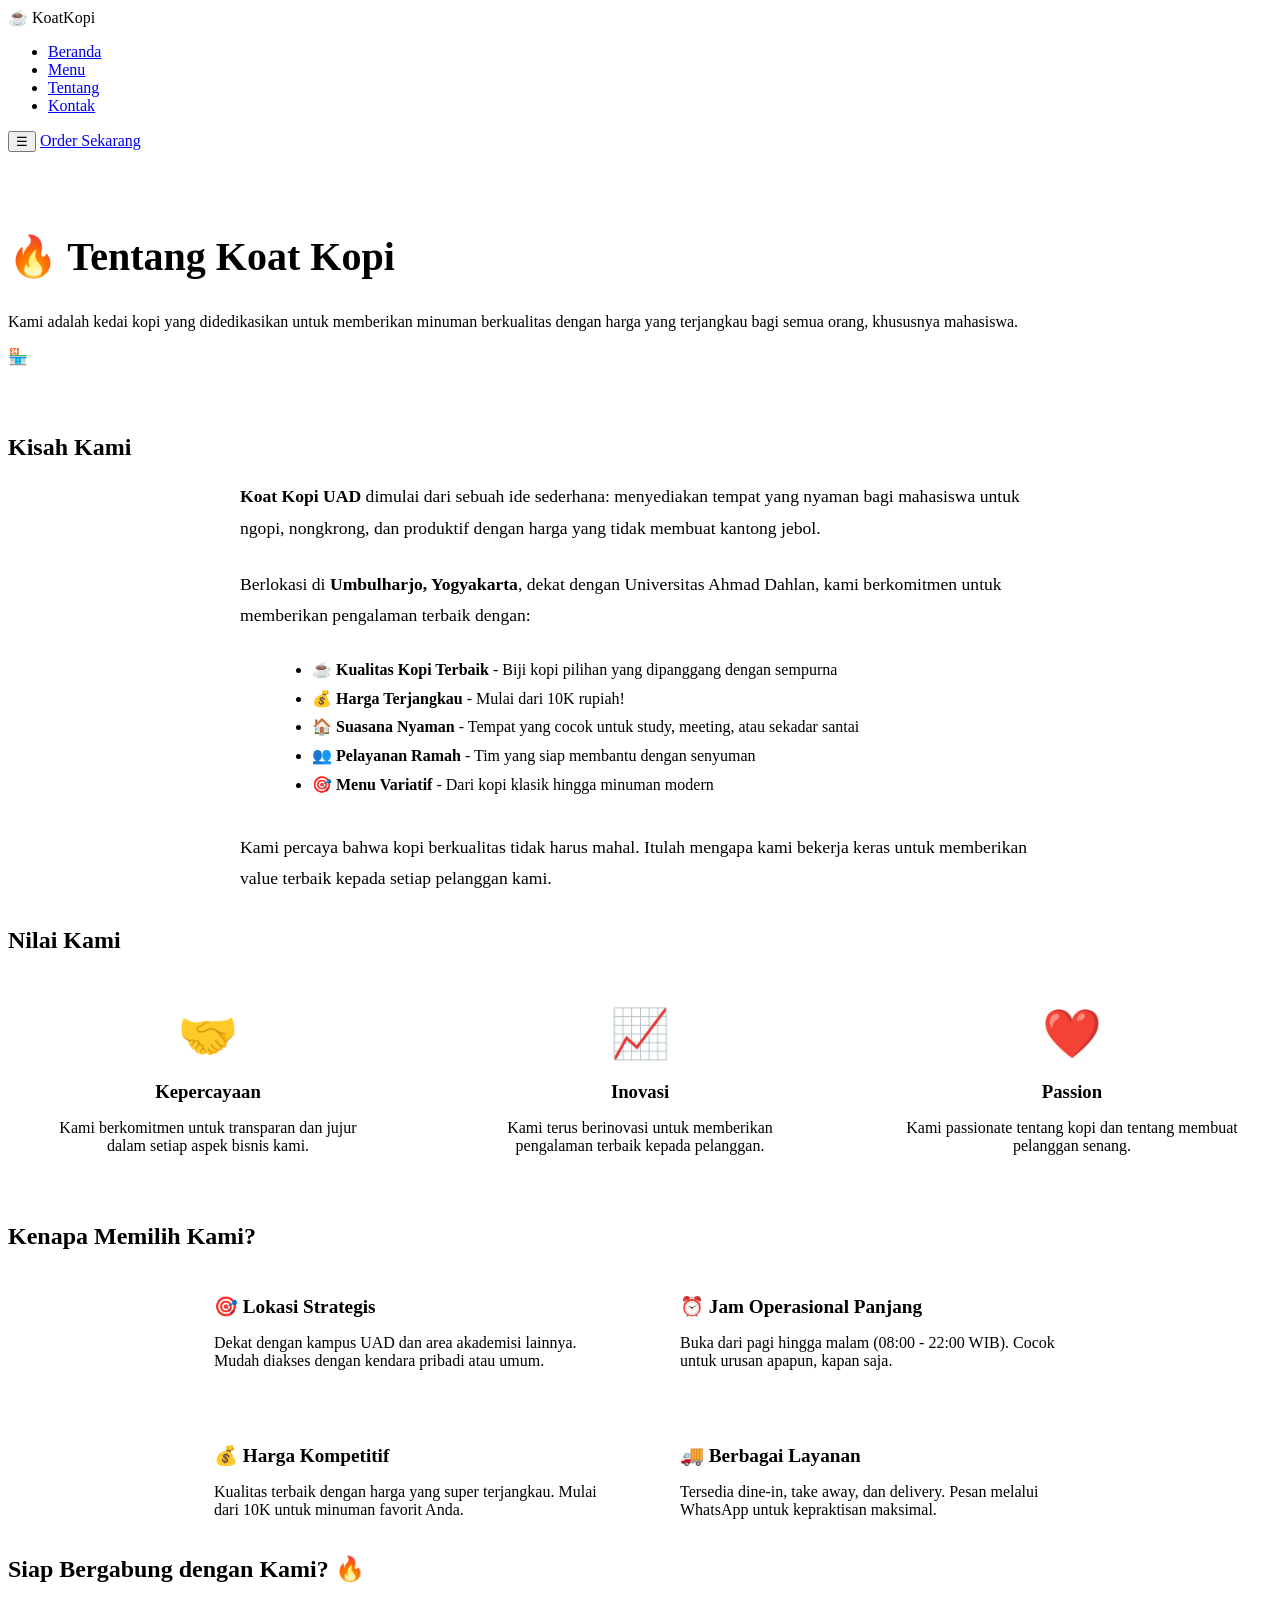
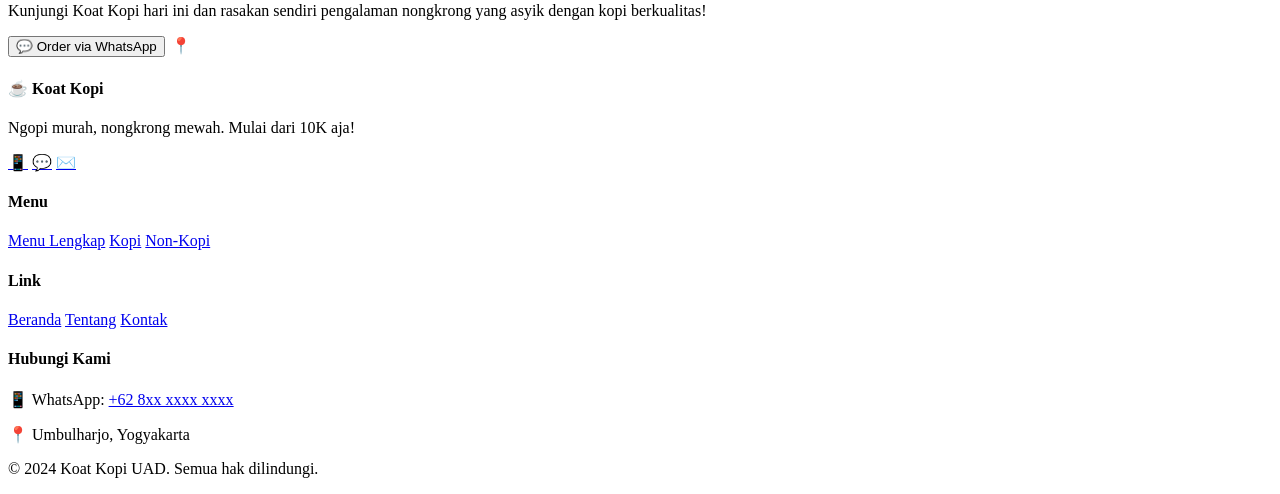
==== about.html @ 0da9dc42 "about" ====
<!DOCTYPE html>
<html lang="id">

<head>
  <meta charset="UTF-8">
  <meta name="viewport" content="width=device-width, initial-scale=1.0">
  <meta name="description" content="Tentang Koat Kopi UAD - Kedai kopi murah yang asyik untuk mahasiswa">
  <title>Tentang Kami | Koat Kopi UAD</title>
  <link rel="icon" type="image/x-icon" href="assets/images/logo.png">
  <link rel="preconnect" href="https://fonts.googleapis.com">
  <link rel="preconnect" href="https://fonts.gstatic.com" crossorigin>
  <link href="https://fonts.googleapis.com/css2?family=Poppins:wght@400;500;600;700&family=Montserrat:wght@700&display=swap" rel="stylesheet">
  <link rel="stylesheet" href="assets/css/style.css">
  <link rel="stylesheet" href="assets/css/responsive.css">
</head>

<body>
  <!-- Navigation -->
  <nav>
    <div class="container">
      <div class="navbar-brand">
        ☕ Koat<span>Kopi</span>
      </div>
      <ul class="navbar-menu">
        <li><a href="index.html">Beranda</a></li>
        <li><a href="menu.html">Menu</a></li>
        <li><a href="#about-section">Tentang</a></li>
        <li><a href="contact.html">Kontak</a></li>
      </ul>
      <div class="navbar-cta">
        <button class="mobile-toggle">☰</button>
        <a href="contact.html" class="btn btn-primary btn-small">Order Sekarang</a>
      </div>
    </div>
  </nav>

  <!-- Hero Section -->
  <section class="hero" style="padding: 3rem 0;">
    <div class="container">
      <div class="hero-content">
        <h1 style="font-size: 2.5rem;">🔥 Tentang Koat Kopi</h1>
        <p>Kami adalah kedai kopi yang didedikasikan untuk memberikan minuman berkualitas dengan harga yang terjangkau bagi semua orang, khususnya mahasiswa.</p>
      </div>
      <div class="hero-image">🏪</div>
    </div>
  </section>

  <!-- About Section -->
  <section class="section" id="about-section" style="background-color: white;">
    <div class="container">
      <div class="section-title">
        <h2>Kisah Kami</h2>
      </div>

      <div style="max-width: 800px; margin: 0 auto; line-height: 1.8;">
        <p style="font-size: 1.1rem; margin-bottom: 1.5rem;">
          <strong>Koat Kopi UAD</strong> dimulai dari sebuah ide sederhana: menyediakan tempat yang nyaman bagi mahasiswa untuk ngopi, nongkrong, dan produktif dengan harga yang tidak membuat kantong jebol.
        </p>

        <p style="font-size: 1.1rem; margin-bottom: 1.5rem;">
          Berlokasi di <strong>Umbulharjo, Yogyakarta</strong>, dekat dengan Universitas Ahmad Dahlan, kami berkomitmen untuk memberikan pengalaman terbaik dengan:
        </p>

        <ul style="font-size: 1rem; margin-left: 2rem; margin-bottom: 2rem;">
          <li>☕ <strong>Kualitas Kopi Terbaik</strong> - Biji kopi pilihan yang dipanggang dengan sempurna</li>
          <li>💰 <strong>Harga Terjangkau</strong> - Mulai dari 10K rupiah!</li>
          <li>🏠 <strong>Suasana Nyaman</strong> - Tempat yang cocok untuk study, meeting, atau sekadar santai</li>
          <li>👥 <strong>Pelayanan Ramah</strong> - Tim yang siap membantu dengan senyuman</li>
          <li>🎯 <strong>Menu Variatif</strong> - Dari kopi klasik hingga minuman modern</li>
        </ul>

        <p style="font-size: 1.1rem; margin-bottom: 2rem;">
          Kami percaya bahwa kopi berkualitas tidak harus mahal. Itulah mengapa kami bekerja keras untuk memberikan value terbaik kepada setiap pelanggan kami.
        </p>
      </div>
    </div>
  </section>

  <!-- Values Section -->
  <section class="section" style="background-color: var(--color-light);">
    <div class="container">
      <div class="section-title">
        <h2>Nilai Kami</h2>
      </div>

      <div style="display: grid; grid-template-columns: repeat(auto-fit, minmax(250px, 1fr)); gap: 2rem;">
        <div style="background: white; padding: 2rem; border-radius: 12px; text-align: center; box-shadow: var(--shadow-md);">
          <div style="font-size: 3rem; margin-bottom: 1rem;">🤝</div>
          <h3 style="color: var(--color-coffee); margin-bottom: 1rem;">Kepercayaan</h3>
          <p>Kami berkomitmen untuk transparan dan jujur dalam setiap aspek bisnis kami.</p>
        </div>

        <div style="background: white; padding: 2rem; border-radius: 12px; text-align: center; box-shadow: var(--shadow-md);">
          <div style="font-size: 3rem; margin-bottom: 1rem;">📈</div>
          <h3 style="color: var(--color-coffee); margin-bottom: 1rem;">Inovasi</h3>
          <p>Kami terus berinovasi untuk memberikan pengalaman terbaik kepada pelanggan.</p>
        </div>

        <div style="background: white; padding: 2rem; border-radius: 12px; text-align: center; box-shadow: var(--shadow-md);">
          <div style="font-size: 3rem; margin-bottom: 1rem;">❤️</div>
          <h3 style="color: var(--color-coffee); margin-bottom: 1rem;">Passion</h3>
          <p>Kami passionate tentang kopi dan tentang membuat pelanggan senang.</p>
        </div>
      </div>
    </div>
  </section>

  <!-- Why Choose Us Section -->
  <section class="section" style="background-color: white;">
    <div class="container">
      <div class="section-title">
        <h2>Kenapa Memilih Kami?</h2>
      </div>

      <div style="max-width: 900px; margin: 0 auto;">
        <div style="display: grid; grid-template-columns: 1fr 1fr; gap: 2rem;">
          <div style="border-left: 4px solid var(--color-coffee); padding-left: 1.5rem;">
            <h4 style="color: var(--color-coffee); font-size: 1.2rem; margin-bottom: 0.5rem;">🎯 Lokasi Strategis</h4>
            <p>Dekat dengan kampus UAD dan area akademisi lainnya. Mudah diakses dengan kendara pribadi atau umum.</p>
          </div>

          <div style="border-left: 4px solid var(--color-blue); padding-left: 1.5rem;">
            <h4 style="color: var(--color-blue); font-size: 1.2rem; margin-bottom: 0.5rem;">⏰ Jam Operasional Panjang</h4>
            <p>Buka dari pagi hingga malam (08:00 - 22:00 WIB). Cocok untuk urusan apapun, kapan saja.</p>
          </div>

          <div style="border-left: 4px solid var(--color-coffee); padding-left: 1.5rem;">
            <h4 style="color: var(--color-coffee); font-size: 1.2rem; margin-bottom: 0.5rem;">💰 Harga Kompetitif</h4>
            <p>Kualitas terbaik dengan harga yang super terjangkau. Mulai dari 10K untuk minuman favorit Anda.</p>
          </div>

          <div style="border-left: 4px solid var(--color-blue); padding-left: 1.5rem;">
            <h4 style="color: var(--color-blue); font-size: 1.2rem; margin-bottom: 0.5rem;">🚚 Berbagai Layanan</h4>
            <p>Tersedia dine-in, take away, dan delivery. Pesan melalui WhatsApp untuk kepraktisan maksimal.</p>
          </div>
        </div>
      </div>
    </div>
  </section>

  <!-- CTA Section -->
  <section class="cta section">
    <div class="container">
      <h2>Siap Bergabung dengan Kami? 🔥</h2>
      <p>Kunjungi Koat Kopi hari ini dan rasakan sendiri pengalaman nongkrong yang asyik dengan kopi berkualitas!</p>
      <div class="cta-buttons">
        <button class="btn btn-primary btn-large" data-whatsapp data-message="Halo Koat Kopi! Saya ingin memesan...">
          💬 Order via WhatsApp
        </button>
        <a href="contact.html" class="btn btn-primary btn-large" style="background-color: transparent; color: white; border: 2px solid white;">
          📍 Lihat Lokasi
        </a>
      </div>
    </div>
  </section>

  <!-- Footer -->
  <footer>
    <div class="container">
      <div class="footer-section">
        <h4>☕ Koat Kopi</h4>
        <p>Ngopi murah, nongkrong mewah. Mulai dari 10K aja!</p>
        <div class="footer-social">
          <a href="#" data-instagram title="Instagram">📱</a>
          <a href="#" data-whatsapp title="WhatsApp">💬</a>
          <a href="#" title="Email">✉️</a>
        </div>
      </div>

      <div class="footer-section">
        <h4>Menu</h4>
        <a href="menu.html">Menu Lengkap</a>
        <a href="menu.html">Kopi</a>
        <a href="menu.html">Non-Kopi</a>
      </div>

      <div class="footer-section">
        <h4>Link</h4>
        <a href="index.html">Beranda</a>
        <a href="about.html">Tentang</a>
        <a href="contact.html">Kontak</a>
      </div>

      <div class="footer-section">
        <h4>Hubungi Kami</h4>
        <p>📱 WhatsApp: <a href="https://wa.me/628xxxxxxxx">+62 8xx xxxx xxxx</a></p>
        <p>📍 Umbulharjo, Yogyakarta</p>
      </div>
    </div>

    <div class="footer-bottom">
      <p>&copy; 2024 Koat Kopi UAD. Semua hak dilindungi.</p>
    </div>
  </footer>

  <button class="scroll-to-top" style="display: none; position: fixed; bottom: 30px; right: 30px; width: 50px; height: 50px; background-color: #6F4E37; color: white; border: none; border-radius: 50%; font-size: 1.5rem; cursor: pointer; box-shadow: 0 4px 12px rgba(0,0,0,0.2); z-index: 999;">
    ⬆️
  </button>

  <script src="assets/js/main.js"></script>
  <script src="assets/js/menu.js"></script>
</body>

</html>
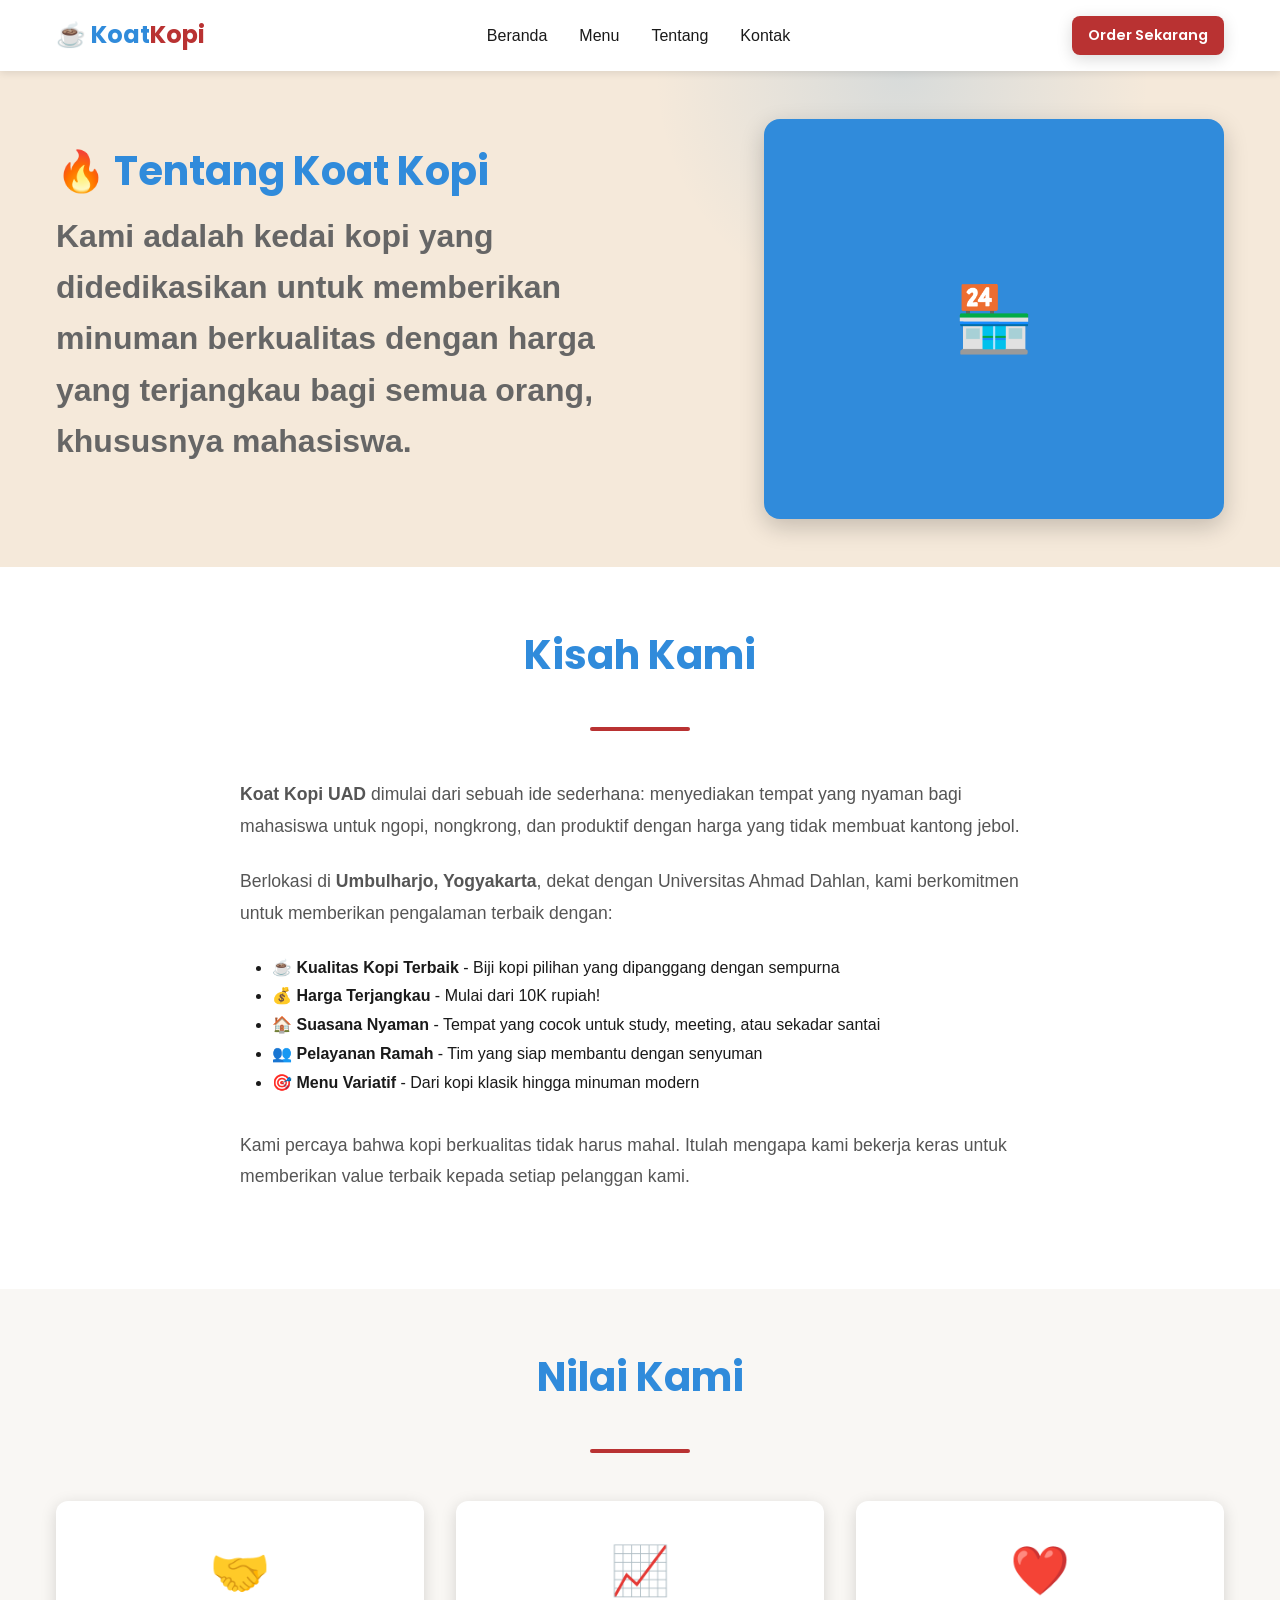
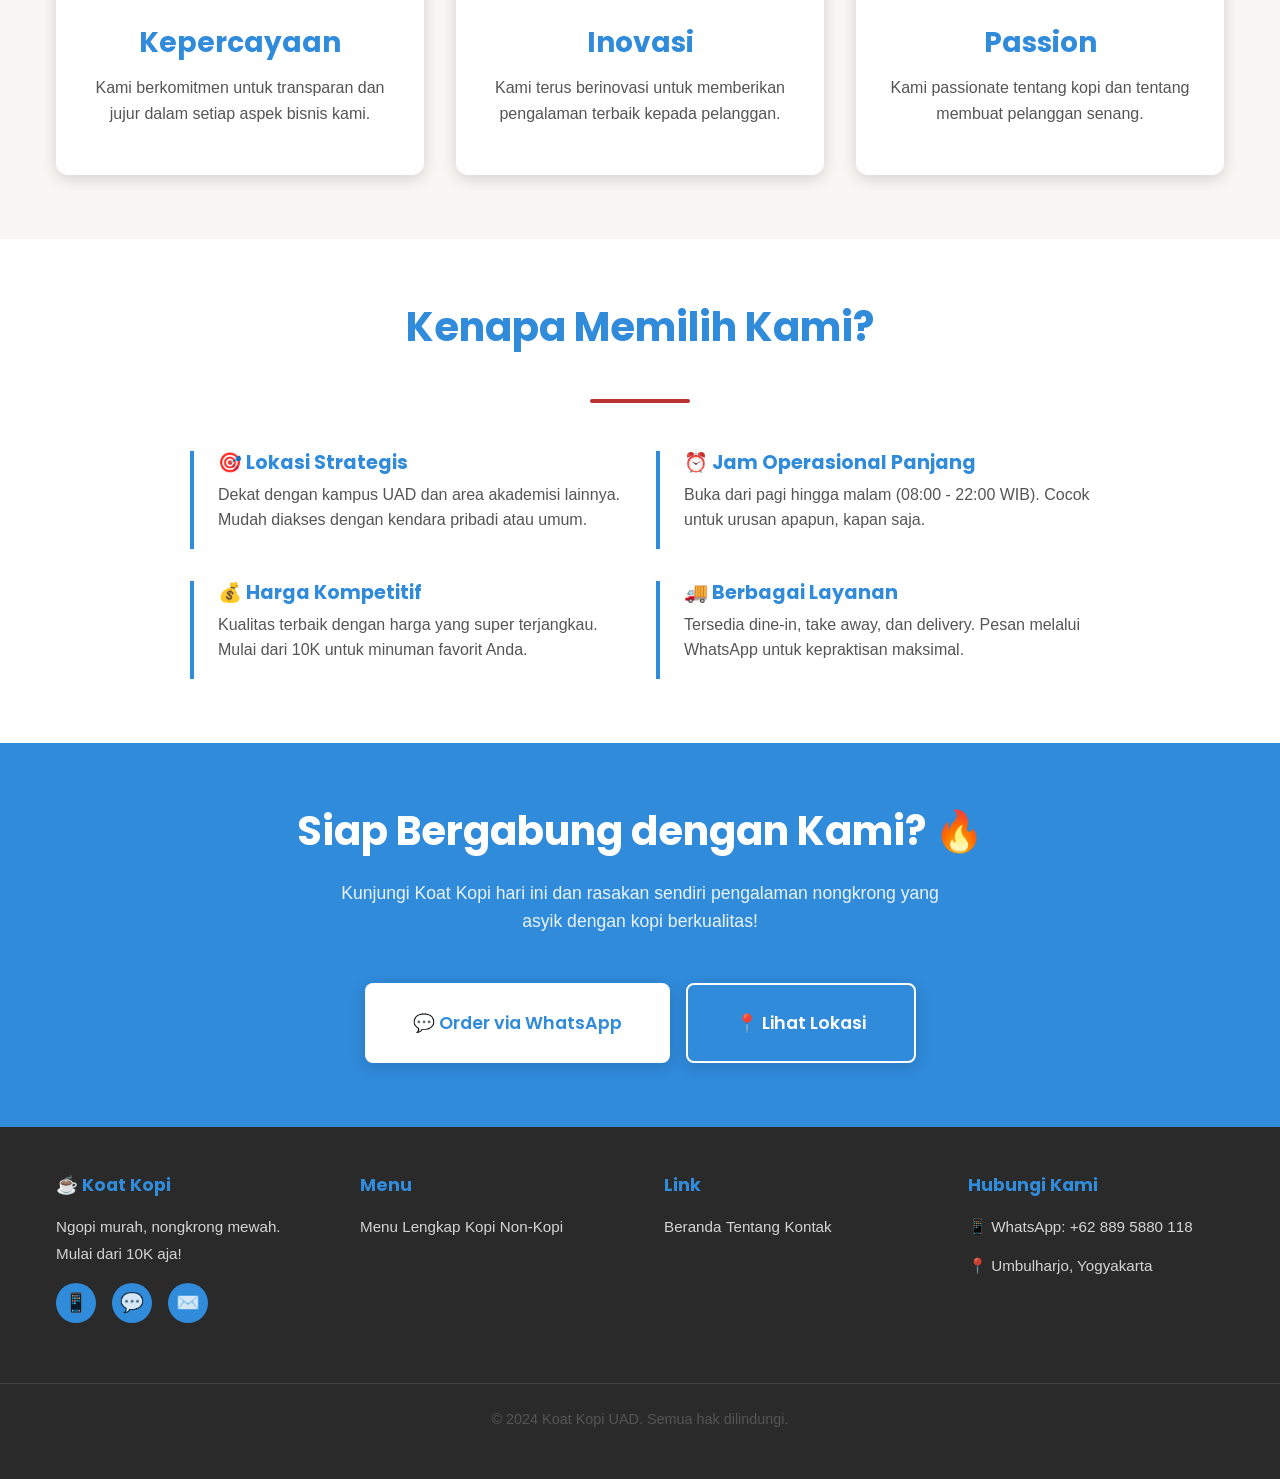
==== commit d754c76d: "tambahin hidden elements" ====
--- a/about.html
+++ b/about.html
@@ -15,6 +15,10 @@
 </head>
 
 <body>
+  <!-- Hidden elements untuk menyimpan nomor WhatsApp dan username Instagram -->
+  <div id="whatsapp-number" style="display: none;">08895880118</div>
+  <div id="instagram-username" style="display: none;">koatkopi</div>
+
   <!-- Navigation -->
   <nav>
     <div class="container">
@@ -144,7 +148,7 @@
       <h2>Siap Bergabung dengan Kami? 🔥</h2>
       <p>Kunjungi Koat Kopi hari ini dan rasakan sendiri pengalaman nongkrong yang asyik dengan kopi berkualitas!</p>
       <div class="cta-buttons">
-        <button class="btn btn-primary btn-large" data-whatsapp data-message="Halo Koat Kopi! Saya ingin memesan...">
+        <button type="button" class="btn btn-primary btn-large" data-whatsapp data-message="Halo Koat Kopi! Saya ingin memesan...">
           💬 Order via WhatsApp
         </button>
         <a href="contact.html" class="btn btn-primary btn-large" style="background-color: transparent; color: white; border: 2px solid white;">
@@ -183,7 +187,7 @@
 
       <div class="footer-section">
         <h4>Hubungi Kami</h4>
-        <p>📱 WhatsApp: <a href="https://wa.me/628xxxxxxxx">+62 8xx xxxx xxxx</a></p>
+        <p>📱 WhatsApp: <a href="https://wa.me/628895880118">+62 889 5880 118</a></p>
         <p>📍 Umbulharjo, Yogyakarta</p>
       </div>
     </div>
--- a/assets/css/style.css
+++ b/assets/css/style.css
@@ -0,0 +1,914 @@
+/* ================================
+   KOAT KOPI - MAIN STYLESHEET
+   Warm Coffee Street Vibes 🔥
+================================ */
+
+:root {
+  /* Color Palette */
+  --color-coffee: #308BDB;
+  --color-cream: #F5E6D3;
+  --color-blue: #308BDB;
+  --color-red-accent: #B93232;
+  --color-dark: #1a1a1a;
+  --color-light: #F9F7F4;
+  
+  /* Spacing */
+  --spacing-xs: 8px;
+  --spacing-sm: 12px;
+  --spacing-md: 16px;
+  --spacing-lg: 24px;
+  --spacing-xl: 32px;
+  --spacing-2xl: 48px;
+  --spacing-3xl: 64px;
+  
+  /* Typography */
+  --font-heading: 'Poppins', 'Montserrat', sans-serif;
+  --font-body: 'Segoe UI', 'Roboto', sans-serif;
+  
+  /* Shadows */
+  --shadow-sm: 0 2px 8px rgba(0, 0, 0, 0.1);
+  --shadow-md: 0 4px 16px rgba(0, 0, 0, 0.15);
+  --shadow-lg: 0 8px 24px rgba(0, 0, 0, 0.2);
+  
+  /* Transitions */
+  --transition: all 0.3s cubic-bezier(0.25, 0.46, 0.45, 0.94);
+}
+
+/* ================================
+   RESET & BASE STYLES
+================================ */
+
+* {
+  margin: 0;
+  padding: 0;
+  box-sizing: border-box;
+}
+
+html {
+  scroll-behavior: smooth;
+}
+
+body {
+  font-family: var(--font-body);
+  color: var(--color-dark);
+  background-color: var(--color-light);
+  line-height: 1.6;
+}
+
+/* ================================
+   TYPOGRAPHY
+================================ */
+
+h1, h2, h3, h4, h5, h6 {
+  font-family: var(--font-heading);
+  font-weight: 700;
+  line-height: 1.2;
+  margin-bottom: var(--spacing-md);
+}
+
+h1 {
+  font-size: 3.5rem;
+  color: var(--color-coffee);
+}
+
+h2 {
+  font-size: 2.5rem;
+  color: var(--color-coffee);
+}
+
+h3 {
+  font-size: 1.75rem;
+  color: var(--color-coffee);
+}
+
+p {
+  margin-bottom: var(--spacing-md);
+  color: #555;
+}
+
+a {
+  color: var(--color-blue);
+  text-decoration: none;
+  transition: var(--transition);
+}
+
+a:hover {
+  color: var(--color-coffee);
+}
+
+/* ================================
+   BUTTONS
+================================ */
+
+.btn {
+  display: inline-block;
+  padding: var(--spacing-sm) var(--spacing-lg);
+  border: none;
+  border-radius: 8px;
+  font-family: var(--font-heading);
+  font-weight: 600;
+  font-size: 1rem;
+  cursor: pointer;
+  transition: var(--transition);
+  text-align: center;
+  white-space: nowrap;
+}
+
+.btn-primary {
+  background-color: var(--color-red-accent);
+
+  color: white;
+  box-shadow: var(--shadow-md);
+}
+
+.btn-primary:hover {
+  background-color: var(--color-red-accent);
+  transform: translateY(-2px);
+  box-shadow: var(--shadow-lg);
+}
+
+.btn-secondary {
+  background-color: var(--color-blue);
+  color: white;
+  box-shadow: var(--shadow-md);
+}
+
+.btn-secondary:hover {
+  background-color: #8A2525;
+  transform: translateY(-2px);
+  box-shadow: var(--shadow-lg);
+}
+
+.btn-outline {
+  background-color: transparent;
+  color: var(--color-coffee);
+  border: 2px solid var(--color-coffee);
+}
+
+.btn-outline:hover {
+  background-color: var(--color-coffee);
+  color: white;
+}
+
+.btn-small {
+  padding: var(--spacing-xs) var(--spacing-md);
+  font-size: 0.9rem;
+}
+
+.btn-large {
+  padding: var(--spacing-lg) var(--spacing-2xl);
+  font-size: 1.1rem;
+}
+
+/* ================================
+   CONTAINER & LAYOUT
+================================ */
+
+.container {
+  max-width: 1200px;
+  margin: 0 auto;
+  padding: 0 var(--spacing-md);
+}
+
+.section {
+  padding: var(--spacing-3xl) 0;
+}
+
+.section-title {
+  text-align: center;
+  margin-bottom: var(--spacing-2xl);
+  position: relative;
+  display: inline-block;
+  width: 100%;
+}
+
+.section-title h2 {
+  display: inline-block;
+  padding-bottom: var(--spacing-md);
+}
+
+.section-title::after {
+  content: '';
+  display: block;
+  width: 100px;
+  height: 4px;
+  background: var(--color-red-accent);
+  margin: var(--spacing-md) auto 0;
+  border-radius: 2px;
+}
+
+/* ================================
+   NAVBAR
+================================ */
+
+nav {
+  background-color: white;
+  box-shadow: var(--shadow-sm);
+  position: sticky;
+  top: 0;
+  z-index: 100;
+}
+
+nav .container {
+  display: flex;
+  justify-content: space-between;
+  align-items: center;
+  padding: var(--spacing-md);
+}
+
+.navbar-brand {
+  font-family: var(--font-heading);
+  font-size: 1.5rem;
+  font-weight: 700;
+  color: var(--color-coffee);
+}
+
+.navbar-brand span {
+  color: var(--color-red-accent);
+}
+
+.navbar-menu {
+  display: flex;
+  list-style: none;
+  gap: var(--spacing-xl);
+}
+
+.navbar-menu a {
+  color: var(--color-dark);
+  font-weight: 500;
+  position: relative;
+}
+
+.navbar-menu a::after {
+  content: '';
+  position: absolute;
+  bottom: -5px;
+  left: 0;
+  width: 0;
+  height: 2px;
+  background-color: var(--color-red-accent);
+  transition: width 0.3s;
+}
+
+.navbar-menu a:hover::after {
+  width: 100%;
+}
+
+.navbar-cta {
+  display: flex;
+  gap: var(--spacing-md);
+}
+
+.mobile-toggle {
+  display: none;
+  background: none;
+  border: none;
+  font-size: 1.5rem;
+  cursor: pointer;
+}
+
+/* ================================
+   HERO SECTION
+================================ */
+
+.hero {
+  background: #F5E9DA;
+  padding: var(--spacing-3xl) 0;
+  position: relative;
+  overflow: hidden;
+}
+
+.hero::before {
+  content: '';
+  position: absolute;
+  top: -50%;
+  right: 10%;
+  width: 500px;
+  height: 500px;
+  background: radial-gradient(circle, rgba(48, 139, 219, 0.15) 0%, transparent 70%);
+  border-radius: 50%;
+}
+
+.hero .container {
+  display: grid;
+  grid-template-columns: 1fr 1fr;
+  gap: var(--spacing-2xl);
+  align-items: center;
+  position: relative;
+  z-index: 1;
+}
+
+.hero-content h1 {
+  font-size: 3.5rem;
+  line-height: 1.2;
+  margin-bottom: var(--spacing-md);
+  color: var(--color-coffee);
+}
+
+.hero-content p {
+  font-size: 2rem;
+  color: #666;
+  margin-bottom: var(--spacing-lg);
+  font-weight: bold;
+}
+
+.hero-content p1 {
+  font-size: 1.5rem;
+  color: #666;
+  margin-bottom: 100px;
+  padding-bottom: 100px;
+  
+}
+
+.hero-subtitle {
+  font-size: 1.5rem;
+  color: var(--color-red-accent);
+  font-weight: 600;
+  margin-bottom: var(--spacing-lg);
+}
+
+.hero .cta-buttons {
+  display: flex;
+  gap: var(--spacing-md);
+  flex-wrap: wrap;
+}
+
+.hero-image {
+  position: relative;
+  height: 400px;
+  background: var(--color-cream);
+  background: var(--color-blue);
+  border-radius: 16px;
+  overflow: hidden;
+  display: flex;
+  align-items: center;
+  justify-content: center;
+  color: white;
+  font-size: 4rem;
+  box-shadow: var(--shadow-lg);
+  margin-left: 100px;
+}
+
+/* ================================
+   MENU SECTION
+================================ */
+
+.menu {
+  background-color: white;
+}
+
+.menu-categories {
+  display: flex;
+  justify-content: center;
+  gap: var(--spacing-lg);
+  margin-bottom: var(--spacing-2xl);
+  flex-wrap: wrap;
+}
+
+.menu-category-btn {
+  padding: var(--spacing-sm) var(--spacing-lg);
+  border: 2px solid var(--color-blue);
+  background-color: white;
+  color: var(--color-blue);
+  border-radius: 8px;
+  cursor: pointer;
+  font-family: var(--font-heading);
+  font-weight: 600;
+  transition: var(--transition);
+}
+
+.menu-category-btn:hover,
+.menu-category-btn.active {
+  background-color: #B93232;
+  color: white;
+}
+
+.menu-items {
+  display: grid;
+  grid-template-columns: repeat(auto-fit, minmax(280px, 1fr));
+  gap: var(--spacing-xl);
+  margin-bottom: var(--spacing-2xl);
+}
+
+.menu-card {
+  background-color: white;
+  border-radius: 12px;
+  overflow: hidden;
+  box-shadow: var(--shadow-md);
+  transition: var(--transition);
+  position: relative;
+}
+
+.menu-card::before {
+  content: '';
+  position: absolute;
+  top: 0;
+  left: 0;
+  right: 0;
+  height: 4px;
+  background: var(--color-blue);
+}
+
+.menu-card:nth-child(2n)::before {
+  background: var(--color-red-accent);
+}
+
+.menu-card:hover {
+  transform: translateY(-8px);
+  box-shadow: var(--shadow-lg);
+}
+
+.menu-card-image {
+  width: 100%;
+  height: 200px;
+  background: var(--color-cream);
+  display: flex;
+  align-items: center;
+  justify-content: center;
+  font-size: 3rem;
+  position: relative;
+  overflow: hidden;
+}
+
+.menu-card-badge {
+  position: absolute;
+  top: var(--spacing-md);
+  right: var(--spacing-md);
+  background-color: #B93232;
+  color: white;
+  padding: var(--spacing-xs) var(--spacing-sm);
+  border-radius: 6px;
+  font-size: 0.85rem;
+  font-weight: 600;
+}
+
+.menu-card-content {
+  padding: var(--spacing-lg);
+}
+
+.menu-card-name {
+  font-family: var(--font-heading);
+  font-size: 1.3rem;
+  font-weight: 600;
+  color: var(--color-blue);
+  margin-bottom: var(--spacing-sm);
+}
+
+.menu-card-desc {
+  font-size: 0.95rem;
+  color: #666;
+  margin-bottom: var(--spacing-md);
+  min-height: 40px;
+}
+
+.menu-card-footer {
+  display: flex;
+  justify-content: space-between;
+  align-items: center;
+  border-top: 1px solid #eee;
+  padding-top: var(--spacing-md);
+}
+
+.menu-card-price {
+  font-family: var(--font-heading);
+  font-size: 1.5rem;
+  font-weight: 700;
+  color: var(--color-blue);
+}
+
+.menu-card-price-label {
+  font-size: 0.8rem;
+  color: #999;
+  display: block;
+}
+
+.menu-card .btn-small {
+  background-color: var(--color-red-accent);
+  color: white;
+}
+
+/* ================================
+   BESTSELLER SECTION
+================================ */
+
+.bestsellers {
+  background: var(--color-red-accent);
+  color: white;
+}
+
+.bestsellers .section-title h2,
+.bestsellers .section-title::after {
+  color: white;
+}
+
+.bestsellers .section-title::after {
+  background: linear-gradient(90deg, var(--color-cream), var(--color-blue));
+}
+
+.bestseller-cards {
+  display: grid;
+  grid-template-columns: repeat(auto-fit, minmax(300px, 1fr));
+  gap: var(--spacing-xl);
+}
+
+.bestseller-card {
+  background-color: #2a2a2a;
+  backdrop-filter: blur(10px);
+  border-radius: 12px;
+  padding: var(--spacing-xl);
+  transition: var(--transition);
+  position: relative;
+  overflow: hidden;
+}
+
+.bestseller-card::before {
+  content: '';
+  position: absolute;
+  top: 0;
+  left: 0;
+  right: 0;
+  height: 4px;
+}
+
+.bestseller-card:hover {
+  transform: translateY(-4px);
+  background-color: var(--color-blue);
+  box-shadow: 0 8px 24px rgba(0, 0, 0, 0.2);
+}
+
+.bestseller-badge {
+  display: inline-block;
+  background-color: var(--color-red-accent);
+  color: white;
+  padding: var(--spacing-xs) var(--spacing-sm);
+  border-radius: 6px;
+  font-size: 0.85rem;
+  font-weight: 600;
+  margin-bottom: var(--spacing-md);
+}
+
+.bestseller-name {
+  font-size: 1.5rem;
+  font-weight: 700;
+  margin-bottom: var(--spacing-sm);
+  color: white;
+}
+
+.bestseller-desc {
+  color: rgba(255, 255, 255, 0.9);
+  margin-bottom: var(--spacing-md);
+  font-size: 0.95rem;
+}
+
+.bestseller-price {
+  font-size: 1.8rem;
+  font-weight: 700;
+  color: var(--color-cream);
+  margin-bottom: var(--spacing-md);
+}
+
+.bestseller-card .btn-small {
+  background-color: var(--color-red-accent);
+  color: var(--color-cream);
+  font-weight: 600;
+}
+
+.bestseller-card .btn-small:hover {
+  transform: scale(1.05);
+}
+
+/* ================================
+   LOCATION SECTION
+================================ */
+
+.location {
+  background-color: white;
+}
+
+.location .container {
+  display: grid;
+  grid-template-columns: 1fr 1fr;
+  gap: var(--spacing-2xl);
+  align-items: center;
+}
+
+.location-map {
+  width: 100%;
+  height: 400px;
+  border-radius: 12px;
+  overflow: hidden;
+  box-shadow: var(--shadow-lg);
+}
+
+.location-info h3 {
+  margin-bottom: var(--spacing-lg);
+}
+
+.location-info-item {
+  display: flex;
+  gap: var(--spacing-md);
+  margin-bottom: var(--spacing-lg);
+  align-items: flex-start;
+}
+
+.location-icon {
+  font-size: 1.5rem;
+  min-width: 30px;
+}
+
+.location-text h4 {
+  color: var(--color-blue);
+  margin-bottom: var(--spacing-xs);
+  font-size: 1.1rem;
+}
+
+.location-text p {
+  font-size: 0.95rem;
+  color: #666;
+  margin-bottom: 0;
+}
+
+.location-hours {
+  background-color: var(--color-cream);
+  padding: var(--spacing-lg);
+  border-radius: 8px;
+  margin-top: var(--spacing-xl);
+}
+
+.location-hours h4 {
+  color: var(--color-red-accent);
+  margin-bottom: var(--spacing-md);
+}
+
+.hours-list {
+  display: flex;
+  flex-direction: column;
+  gap: var(--spacing-sm);
+}
+
+.hours-item {
+  display: flex;
+  justify-content: space-between;
+  font-size: 0.95rem;
+}
+
+.hours-item strong {
+  color: var(--color-coffee);
+}
+
+/* ================================
+   GALLERY SECTION
+================================ */
+
+.gallery {
+  background-color: var(--color-light);
+}
+
+.gallery-grid {
+  display: grid;
+  grid-template-columns: repeat(auto-fit, minmax(250px, 1fr));
+  gap: var(--spacing-lg);
+}
+
+.gallery-item {
+  height: 250px;
+  border-radius: 12px;
+  overflow: hidden;
+  box-shadow: var(--shadow-md);
+  transition: var(--transition);
+  cursor: pointer;
+  background: var(--color-blue);
+  display: flex;
+  align-items: center;
+  justify-content: center;
+  font-size: 3rem;
+  position: relative;
+  color: white;
+}
+
+.gallery-item:nth-child(2n) {
+  background: var(--color-red-accent);
+}
+
+.gallery-item:hover {
+  transform: scale(1.05);
+  box-shadow: var(--shadow-lg);
+}
+
+.gallery-item::after {
+  content: '';
+  position: absolute;
+  top: 0;
+  left: 0;
+  right: 0;
+  bottom: 0;
+  background-color: rgba(0, 0, 0, 0.2);
+  opacity: 0;
+  transition: var(--transition);
+}
+
+.gallery-item:hover::after {
+  opacity: 1;
+}
+
+/* ================================
+   TESTIMONIAL SECTION
+================================ */
+
+.testimonials {
+  background: white;
+}
+
+.testimonials-grid {
+  display: grid;
+  grid-template-columns: repeat(auto-fit, minmax(300px, 1fr));
+  gap: var(--spacing-xl);
+}
+
+.testimonial-card {
+  background-color: var(--color-cream);
+  padding: var(--spacing-lg);
+  border-radius: 12px;
+  transition: var(--transition);
+  border-left: 4px solid var(--color-blue);
+}
+
+.testimonial-card:nth-child(2n) {
+  border-left-color: var(--color-red-accent);
+}
+
+.testimonial-card:hover {
+  transform: translateY(-4px);
+  box-shadow: var(--shadow-md);
+}
+
+.testimonial-rating {
+  font-size: 1.2rem;
+  color: #FFB800;
+  margin-bottom: var(--spacing-md);
+}
+
+.testimonial-text {
+  font-style: italic;
+  color: #555;
+  margin-bottom: var(--spacing-md);
+  font-size: 0.95rem;
+}
+
+.testimonial-author {
+  font-weight: 600;
+  color: var(--color-coffee);
+}
+
+/* ================================
+   CTA SECTION
+================================ */
+
+.cta {
+  background: var(--color-blue);
+  color: white;
+  padding: var(--spacing-3xl) 0;
+  text-align: center;
+}
+
+.cta h2 {
+  color: white;
+  margin-bottom: var(--spacing-lg);
+}
+
+.cta p {
+  color: rgba(255, 255, 255, 0.9);
+  font-size: 1.1rem;
+  margin-bottom: var(--spacing-2xl);
+  max-width: 600px;
+  margin-left: auto;
+  margin-right: auto;
+}
+
+.cta .cta-buttons {
+  display: flex;
+  gap: var(--spacing-md);
+  justify-content: center;
+  flex-wrap: wrap;
+}
+
+.cta .btn-primary {
+  background-color: white;
+  color: var(--color-coffee);
+}
+
+.cta .btn-primary:hover {
+  background-color: var(--color-cream);
+}
+
+/* ================================
+   FOOTER
+================================ */
+
+footer {
+  background-color: #2a2a2a;
+  color: #2a2a2a;
+  padding: var(--spacing-2xl) 0;
+}
+
+footer .container {
+  display: grid;
+  grid-template-columns: repeat(auto-fit, minmax(250px, 1fr));
+  gap: var(--spacing-2xl);
+  margin-bottom: var(--spacing-2xl);
+}
+
+.footer-section h4 {
+  color: var(--color-blue);
+  margin-bottom: var(--spacing-md);
+  font-size: 1.1rem;
+}
+
+.footer-section p,
+.footer-section a {
+  color: rgba(255, 255, 255, 0.8);
+  font-size: 0.95rem;
+  line-height: 1.8;
+  margin-bottom: var(--spacing-sm);
+}
+
+.footer-section a:hover {
+  color: var(--color-cream);
+}
+
+.footer-social {
+  display: flex;
+  gap: var(--spacing-md);
+  margin-top: var(--spacing-md);
+}
+
+.footer-social a {
+  display: flex;
+  align-items: center;
+  justify-content: center;
+  width: 40px;
+  height: 40px;
+  border-radius: 50%;
+  background-color: var(--color-blue);
+  font-size: 1.2rem;
+}
+
+.footer-social a:hover {
+  background-color: var(--color-red-accent);
+  transform: translateY(-2px);
+}
+
+.footer-bottom {
+  border-top: 1px solid rgba(255, 255, 255, 0.1);
+  padding-top: var(--spacing-lg);
+  text-align: center;
+  font-size: 0.9rem;
+  color: rgba(255, 255, 255, 0.6);
+}
+
+.footer-bottom p {
+  margin-bottom: 0;
+}
+
+/* ================================
+   UTILITY CLASSES
+================================ */
+
+.text-center {
+  text-align: center;
+}
+
+.mt-sm { margin-top: var(--spacing-sm); }
+.mt-md { margin-top: var(--spacing-md); }
+.mt-lg { margin-top: var(--spacing-lg); }
+.mt-xl { margin-top: var(--spacing-xl); }
+.mt-2xl { margin-top: var(--spacing-2xl); }
+
+.mb-sm { margin-bottom: var(--spacing-sm); }
+.mb-md { margin-bottom: var(--spacing-md); }
+.mb-lg { margin-bottom: var(--spacing-lg); }
+.mb-xl { margin-bottom: var(--spacing-xl); }
+.mb-2xl { margin-bottom: var(--spacing-2xl); }
+
+.badge {
+  display: inline-block;
+  padding: var(--spacing-xs) var(--spacing-md);
+  border-radius: 20px;
+  font-size: 0.8rem;
+  font-weight: 600;
+}
+
+.badge-primary {
+  background-color: var(--color-coffee);
+  color: white;
+}
+
+.badge-secondary {
+  background-color: var(--color-blue);
+  color: white;
+}
+
+.badge-danger {
+  background-color: var(--color-red-accent);
+  color: white;
+}
--- a/assets/css/responsive.css
+++ b/assets/css/responsive.css
@@ -0,0 +1,473 @@
+/* ================================
+   RESPONSIVE DESIGN
+   Mobile First Approach
+================================ */
+
+/* ================================
+   TABLET (768px and up)
+================================ */
+
+@media (max-width: 768px) {
+  :root {
+    --spacing-3xl: 48px;
+  }
+
+  /* Typography */
+  h1 {
+    font-size: 2.5rem;
+  }
+
+  h2 {
+    font-size: 1.8rem;
+  }
+
+  h3 {
+    font-size: 1.5rem;
+  }
+
+  .section {
+    padding: var(--spacing-2xl) 0;
+  }
+
+  /* Navbar */
+  .navbar-menu {
+    display: none;
+    gap: var(--spacing-lg);
+  }
+
+  .navbar-menu.active {
+    display: flex;
+    flex-direction: column;
+    position: absolute;
+    top: 100%;
+    left: 0;
+    right: 0;
+    background-color: white;
+    padding: var(--spacing-lg);
+    box-shadow: var(--shadow-md);
+    margin-left: 100px;
+  }
+
+  .mobile-toggle {
+    display: block;
+  }
+
+  /* Hero */
+
+  @media (max-width: 768px) {
+    .hero .container {
+      display: grid;
+      grid-template-columns: 1fr;
+      gap: var(--spacing-xl);
+      text-align: center;
+    }
+
+    .hero-content h1 {
+      font-size: 2rem;
+    }
+
+    .hero-image {
+      width: 100%;
+      height: auto;
+    }
+
+    .hero-image {
+      width: 100%;
+      height: auto;
+      aspect-ratio: 4 / 3;
+      transform: none;
+      margin-left: 0;
+      border-radius: 16px;
+    }
+
+    .hero .cta-buttons {
+      display: flex;
+      flex-direction: column;
+      gap: 12px;
+    }
+
+    .hero .btn {
+      width: 100%;
+    }
+  }
+
+  /* Menu Section */
+  .menu-items {
+    grid-template-columns: 1fr;
+    gap: var(--spacing-lg);
+  }
+
+  .menu-categories {
+    gap: var(--spacing-md);
+  }
+
+  /* Location */
+  .location .container {
+    grid-template-columns: 1fr;
+    gap: var(--spacing-xl);
+  }
+
+  .location-map {
+    height: 300px;
+  }
+
+  /* Gallery */
+  .gallery-grid {
+    grid-template-columns: repeat(2, 1fr);
+    gap: var(--spacing-md);
+  }
+
+  .gallery-item {
+    height: 200px;
+  }
+
+  /* Testimonials */
+  .testimonials-grid {
+    grid-template-columns: 1fr;
+    gap: var(--spacing-lg);
+  }
+
+  /* CTA */
+  .cta .cta-buttons {
+    flex-direction: column;
+  }
+
+  .cta .btn {
+    width: 100%;
+  }
+
+  /* Footer */
+  footer .container {
+    grid-template-columns: 1fr;
+    gap: var(--spacing-xl);
+  }
+}
+
+/* ================================
+   MOBILE (480px and below)
+================================ */
+
+@media (max-width: 480px) {
+  :root {
+    --spacing-xl: 24px;
+    --spacing-2xl: 32px;
+  }
+
+  /* Typography */
+  h1 {
+    font-size: 2rem;
+  }
+
+  h2 {
+    font-size: 1.5rem;
+  }
+
+  h3 {
+    font-size: 1.2rem;
+  }
+
+  p {
+    font-size: 0.95rem;
+  }
+
+  .section {
+    padding: var(--spacing-xl) 0;
+  }
+
+  /* Container */
+  .container {
+    padding: 0 var(--spacing-md);
+  }
+
+  /* Button */
+  .btn {
+    padding: var(--spacing-xs) var(--spacing-md);
+    font-size: 0.9rem;
+  }
+
+  .btn-large {
+    padding: var(--spacing-md) var(--spacing-lg);
+    font-size: 1rem;
+  }
+
+  /* Navbar */
+  nav .container {
+    padding: var(--spacing-md);
+  }
+
+  .navbar-brand {
+    font-size: 1.2rem;
+  }
+
+  /* Hero */
+  .hero {
+    padding: var(--spacing-2xl) 0;
+  }
+
+  .hero-content h1 {
+    font-size: 1.8rem;
+    margin-bottom: var(--spacing-sm);
+  }
+
+  .hero-subtitle {
+    font-size: 1.1rem;
+  }
+
+  .hero-image {
+    height: 250px;
+    font-size: 2.5rem;
+  }
+
+  /* Menu */
+  .menu-card-image {
+    height: 150px;
+    font-size: 2rem;
+  }
+
+  .menu-card-name {
+    font-size: 1.1rem;
+  }
+
+  .menu-items {
+    gap: var(--spacing-lg);
+  }
+
+  .menu-categories {
+    flex-direction: column;
+  }
+
+  .menu-category-btn {
+    width: 100%;
+  }
+
+  /* Bestseller */
+  .bestseller-cards {
+    grid-template-columns: 1fr;
+    gap: var(--spacing-lg);
+  }
+
+  /* Location */
+  .location-map {
+    height: 250px;
+  }
+
+  .location-info-item {
+    gap: var(--spacing-sm);
+  }
+
+  /* Gallery */
+  .gallery-grid {
+    grid-template-columns: 1fr;
+  }
+
+  .gallery-item {
+    height: 180px;
+    font-size: 2rem;
+  }
+
+  /* Testimonials */
+  .testimonial-card {
+    padding: var(--spacing-md);
+  }
+
+  /* CTA */
+  .cta {
+    padding: var(--spacing-2xl) 0;
+  }
+
+  .cta h2 {
+    font-size: 1.5rem;
+  }
+
+  .cta p {
+    font-size: 0.95rem;
+  }
+
+  /* Footer */
+  .footer-section h4 {
+    font-size: 1rem;
+  }
+
+  footer .container {
+    gap: var(--spacing-xl);
+  }
+}
+
+/* ================================
+   SUPER SMALL DEVICES (360px)
+================================ */
+
+@media (max-width: 360px) {
+  h1 {
+    font-size: 1.5rem;
+  }
+
+  h2 {
+    font-size: 1.3rem;
+  }
+
+  h3 {
+    font-size: 1.1rem;
+  }
+
+  .hero-image {
+    height: 200px;
+    font-size: 2rem;
+  }
+
+  .menu-card {
+    border-radius: 8px;
+  }
+
+  .btn {
+    padding: 10px 12px;
+    font-size: 0.85rem;
+  }
+}
+
+/* ================================
+   DARK MODE (Optional Feature)
+================================ */
+
+@media (prefers-color-scheme: dark) {
+  :root {
+    --color-light: #1a1a1a;
+    --color-dark: #F9F7F4;
+  }
+
+  body {
+    background-color: var(--color-light);
+    color: var(--color-dark);
+  }
+
+  .menu {
+    background-color: #2a2a2a;
+  }
+
+  .menu-card {
+    background-color: #3a3a3a;
+    color: var(--color-dark);
+  }
+
+  .menu-card-name {
+    color: var(--color-cream);
+  }
+
+  .menu-card-desc {
+    color: #aaa;
+  }
+
+  nav {
+    background-color: #2a2a2a;
+    color: var(--color-dark);
+  }
+
+  .navbar-menu a {
+    color: var(--color-dark);
+  }
+
+  .navbar-menu.active {
+    background-color: #2a2a2a;
+  }
+
+  p {
+    color: #aaa;
+  }
+
+  .location-text p {
+    color: #aaa;
+  }
+
+  .location {
+    background-color: #2a2a2a;
+  }
+
+  .location-hours {
+    background-color: rgba(111, 78, 55, 0.2);
+  }
+
+  .testimonial-card {
+    background-color: rgba(111, 78, 55, 0.1);
+    color: var(--color-dark);
+  }
+
+  .testimonial-text {
+    color: #aaa;
+  }
+}
+
+/* ================================
+   PRINT STYLES
+================================ */
+
+@media print {
+  .navbar-menu,
+  .cta,
+  footer {
+    display: none;
+  }
+
+  .section {
+    page-break-inside: avoid;
+  }
+
+  body {
+    background-color: white;
+    color: black;
+  }
+}
+
+/* ================================
+   HIGH RESOLUTION DISPLAYS
+================================ */
+
+@media (min-width: 1920px) {
+  .container {
+    max-width: 1400px;
+  }
+
+  h1 {
+    font-size: 4rem;
+  }
+
+  .section {
+    padding: var(--spacing-3xl) 0;
+  }
+}
+
+/* ================================
+   ACCESSIBILITY
+================================ */
+
+@media (prefers-reduced-motion: reduce) {
+  *,
+  *::before,
+  *::after {
+    animation-duration: 0.01ms !important;
+    animation-iteration-count: 1 !important;
+    transition-duration: 0.01ms !important;
+    scroll-behavior: auto !important;
+  }
+}
+
+/* ================================
+   LANDSCAPE ORIENTATION (Mobile)
+================================ */
+
+@media (max-height: 600px) and (orientation: landscape) {
+  .hero {
+    padding: var(--spacing-xl) 0;
+  }
+
+  .hero .container {
+    gap: var(--spacing-lg);
+  }
+
+  .hero-image {
+    height: 250px;
+  }
+
+  .section {
+    padding: var(--spacing-xl) 0;
+  }
+}
